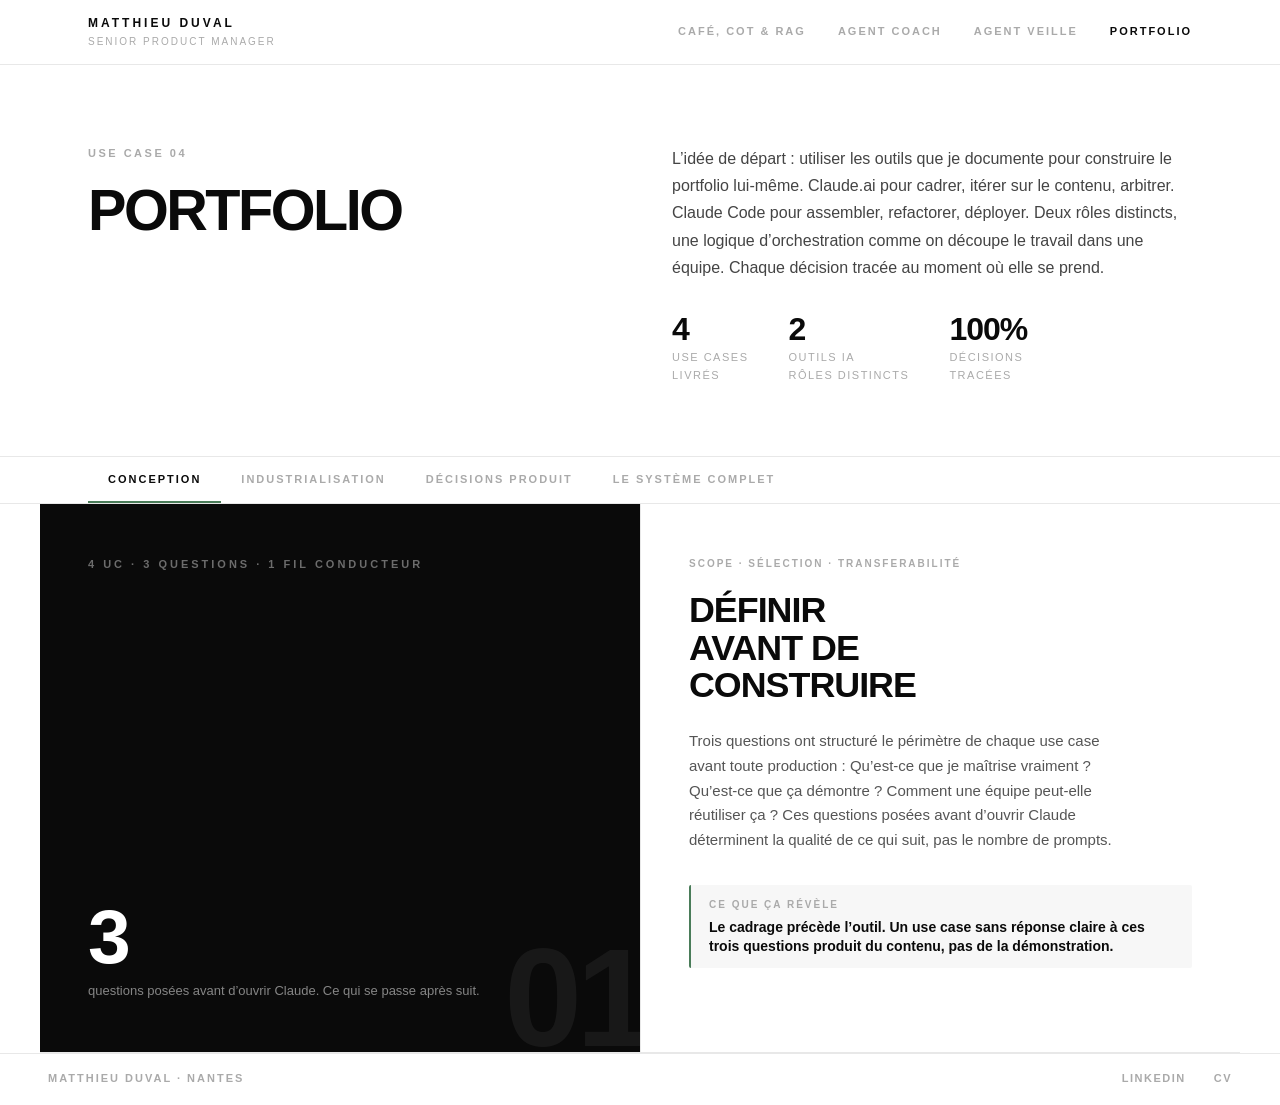
==== UC4/index.html @ 9a1aaf96 "feat: initial commit — portfolio IA complet (4 UC) 5 pages HTML, CSS centralisé, UC4 intégré. - inde" ====
<!DOCTYPE html>
<html lang="fr">
<head>
    <meta charset="UTF-8">
    <meta name="viewport" content="width=device-width, initial-scale=1.0">
    <title>Portfolio &mdash; Matthieu Duval</title>
    <link href="https://api.fontshare.com/v2/css?f[]=satoshi@400,500,600,700,800,900&display=swap" rel="stylesheet">
    <link rel="stylesheet" href="../styles.css">
</head>
<body>

<nav>
    <div class="nav-inner">
        <a href="../index.html" class="nav-brand">
            <div class="nav-brand-name">Matthieu Duval</div>
            <div class="nav-brand-title">Senior Product Manager</div>
        </a>
        <div class="nav-links">
            <a href="../cafe-cot-rag.html">CAF&Eacute;, CoT &amp; RAG</a>
            <a href="../agent-coach.html">Agent Coach</a>
            <a href="../agent-veille.html">Agent Veille</a>
            <a href="index.html" class="active">Portfolio</a>
        </div>
    </div>
</nav>

<section class="hero">
    <div class="hero-left">
        <div class="hero-eyebrow">Use case 04</div>
        <h1>Portfolio</h1>
    </div>
    <div class="hero-right">
        <p class="hero-pitch">L&rsquo;id&eacute;e de d&eacute;part&nbsp;: utiliser les outils que je documente pour construire le portfolio lui-m&ecirc;me. Claude.ai pour cadrer, it&eacute;rer sur le contenu, arbitrer. Claude Code pour assembler, refactorer, d&eacute;ployer. Deux r&ocirc;les distincts, une logique d&rsquo;orchestration comme on d&eacute;coupe le travail dans une &eacute;quipe. Chaque d&eacute;cision trac&eacute;e au moment o&ugrave; elle se prend.</p>
        <div class="hero-stats">
            <div class="hero-stat">
                <div class="hero-stat-num">4</div>
                <div class="hero-stat-label">Use cases<br>livr&eacute;s</div>
            </div>
            <div class="hero-stat">
                <div class="hero-stat-num">2</div>
                <div class="hero-stat-label">Outils IA<br>r&ocirc;les distincts</div>
            </div>
            <div class="hero-stat">
                <div class="hero-stat-num">100%</div>
                <div class="hero-stat-label">D&eacute;cisions<br>trac&eacute;es</div>
            </div>
        </div>
    </div>
</section>

<div class="tabs">
    <div class="tabs-inner">
        <button class="tab active" data-target="case-0">Conception</button>
        <button class="tab" data-target="case-1">Industrialisation</button>
        <button class="tab" data-target="case-2">D&eacute;cisions produit</button>
        <button class="tab" data-target="case-3">Le syst&egrave;me complet</button>
    </div>
</div>

<div class="cases">

    <!-- TAB 1 : Conception -->
    <div class="case active" id="case-0">
        <div class="case-visual">
            <div class="case-method">4 UC &middot; 3 questions &middot; 1 fil conducteur</div>
            <div class="case-impact-block">
                <div class="case-impact-num">3</div>
                <div class="case-impact-label">questions pos&eacute;es avant d&rsquo;ouvrir Claude. Ce qui se passe apr&egrave;s suit.</div>
            </div>
            <div class="case-visual-num">01</div>
        </div>
        <div class="case-content">
            <div>
                <div class="case-tag">Scope &middot; S&eacute;lection &middot; Transferabilit&eacute;</div>
                <h2 class="case-title">D&eacute;finir<br>avant de<br>construire</h2>
                <p class="case-desc">Trois questions ont structur&eacute; le p&eacute;rim&egrave;tre de chaque use case avant toute production&nbsp;: Qu&rsquo;est-ce que je ma&icirc;trise vraiment&nbsp;? Qu&rsquo;est-ce que &ccedil;a d&eacute;montre&nbsp;? Comment une &eacute;quipe peut-elle r&eacute;utiliser &ccedil;a&nbsp;? Ces questions pos&eacute;es avant d&rsquo;ouvrir Claude d&eacute;terminent la qualit&eacute; de ce qui suit, pas le nombre de prompts.</p>
                <div class="case-learning">
                    <div class="case-learning-label">Ce que &ccedil;a r&eacute;v&egrave;le</div>
                    <div class="case-learning-text">Le cadrage pr&eacute;c&egrave;de l&rsquo;outil. Un use case sans r&eacute;ponse claire &agrave; ces trois questions produit du contenu, pas de la d&eacute;monstration.</div>
                </div>
            </div>
        </div>
    </div>

    <!-- TAB 2 : Industrialisation -->
    <div class="case" id="case-1">
        <div class="case-visual">
            <div class="case-method">Claude Code &middot; CSS centralis&eacute; &middot; Design system &middot; Tabs</div>
            <div class="case-impact-block">
                <div class="case-impact-num">1</div>
                <div class="case-impact-label">fichier CSS pour 3 pages, rempla&ccedil;ant &sim;720 lignes inline dupliqu&eacute;es</div>
            </div>
            <div class="case-visual-num">02</div>
        </div>
        <div class="case-content">
            <div>
                <div class="case-tag">Claude.ai &middot; Claude Code &middot; R&eacute;partition des r&ocirc;les</div>
                <h2 class="case-title">Le bon outil<br>pour la<br>bonne t&acirc;che</h2>
                <p class="case-desc">Claude.ai pour le jugement&nbsp;: cadrer, choisir, arbitrer. Claude Code pour l&rsquo;ex&eacute;cution&nbsp;: int&eacute;grer, harmoniser, d&eacute;ployer. La r&egrave;gle appliqu&eacute;e&nbsp;: t&acirc;che de d&eacute;cision &rarr; Claude.ai, t&acirc;che d&rsquo;impl&eacute;mentation &rarr; Claude Code. Confondre les deux, c&rsquo;est obtenir des r&eacute;ponses techniques &agrave; des questions &eacute;ditoriales.</p>
                <div class="build-steps">
                    <div class="build-step">
                        <div class="build-step-tool green">Claude.ai</div>
                        <div class="build-step-body">
                            <div class="build-step-title">Cadrage</div>
                            <div class="build-step-desc">D&eacute;finir le scope des UC, arbitrer la DA, valider chaque &eacute;tape &eacute;ditoriale. Les d&eacute;cisions restent humaines.</div>
                        </div>
                    </div>
                    <div class="build-step">
                        <div class="build-step-tool green">Claude.ai</div>
                        <div class="build-step-body">
                            <div class="build-step-title">Validation</div>
                            <div class="build-step-desc">Relecture de chaque contenu, correction des marqueurs IA, arbitrage des formulations. L&rsquo;&oelig;il critique avant livraison.</div>
                        </div>
                    </div>
                    <div class="build-step">
                        <div class="build-step-tool">Claude Code</div>
                        <div class="build-step-body">
                            <div class="build-step-title">Assemblage</div>
                            <div class="build-step-desc">Centralisation CSS (~720 lignes inline &rarr; 1 fichier), migration design system, int&eacute;gration des UC, coh&eacute;rence cross-pages.</div>
                        </div>
                    </div>
                    <div class="build-step">
                        <div class="build-step-tool">Claude Code</div>
                        <div class="build-step-body">
                            <div class="build-step-title">D&eacute;ploiement</div>
                            <div class="build-step-desc">Build Netlify, v&eacute;rification des liens, tests cross-device, maintenance continue. L&rsquo;ex&eacute;cution sans friction.</div>
                        </div>
                    </div>
                </div>
                <div class="case-learning">
                    <div class="case-learning-label">Ce que &ccedil;a r&eacute;v&egrave;le</div>
                    <div class="case-learning-text">Utiliser deux outils IA sans d&eacute;finir leurs r&ocirc;les, c&rsquo;est comme travailler avec deux PO sur le m&ecirc;me backlog. La r&eacute;partition des r&ocirc;les pr&eacute;c&egrave;de l&rsquo;ex&eacute;cution.</div>
                </div>
            </div>
        </div>
    </div>

    <!-- TAB 3 : Décisions produit -->
    <div class="case" id="case-2">
        <div class="case-visual">
            <div class="case-method">Arbitrages &middot; Pivots &middot; Preuves de d&eacute;cision PM</div>
            <div class="case-impact-block">
                <div class="case-impact-num">3</div>
                <div class="case-impact-label">d&eacute;cisions structurantes, avec rejet explicit&eacute; et cons&eacute;quence concr&egrave;te</div>
            </div>
            <div class="case-visual-num">03</div>
        </div>
        <div class="case-content">
            <div>
                <div class="case-tag">DA &middot; Architecture &middot; Design system</div>
                <h2 class="case-title">Ce qui<br>a &eacute;t&eacute;<br>arbitr&eacute;</h2>
                <div class="decisions-list">
                    <div class="decision-item">
                        <div class="decision-num">01</div>
                        <div class="decision-body">
                            <div class="decision-vs">
                                <span class="decision-option chosen">4 UC cibl&eacute;s</span>
                                <span class="decision-sep">vs</span>
                                <span class="decision-option rejected">Couvrir plus de terrain</span>
                            </div>
                            <div class="decision-why">Chaque UC suppl&eacute;mentaire sans usage r&eacute;el dilue la cr&eacute;dibilit&eacute;. Les 4 UC retenus correspondent chacun &agrave; une pratique effective&nbsp;: m&eacute;thodes utilis&eacute;es quotidiennement, agent actif sur chaque candidature, veille publi&eacute;e chaque lundi, portfolio construit avec les outils qu&rsquo;il documente.</div>
                            <div class="decision-consequence"><strong>Sans ce choix&nbsp;:</strong> un portfolio plus large mais moins cr&eacute;dible&nbsp;: des cas d&rsquo;usage sans trace d&rsquo;usage r&eacute;el.</div>
                        </div>
                    </div>
                    <div class="decision-item">
                        <div class="decision-num">02</div>
                        <div class="decision-body">
                            <div class="decision-vs">
                                <span class="decision-option chosen">Tabs (1 case &agrave; la fois)</span>
                                <span class="decision-sep">vs</span>
                                <span class="decision-option rejected">Scroll vertical (tout visible)</span>
                            </div>
                            <div class="decision-why">Les tabs forcent la lecture s&eacute;quentielle&nbsp;: le recruteur lit un case study complet avant de passer au suivant. Le scroll permettait de voir les 4 cases d&rsquo;un coup, mais &ccedil;a invite &agrave; survoler plut&ocirc;t qu&rsquo;&agrave; lire. D&eacute;cision d&rsquo;architecture de l&rsquo;information, pas de UI.</div>
                            <div class="decision-consequence"><strong>Sans ce choix&nbsp;:</strong> une page trop longue o&ugrave; chaque case study est survol&eacute; plut&ocirc;t que lu.</div>
                        </div>
                    </div>
                    <div class="decision-item">
                        <div class="decision-num">03</div>
                        <div class="decision-body">
                            <div class="decision-vs">
                                <span class="decision-option chosen">styles.css centralis&eacute;</span>
                                <span class="decision-sep">vs</span>
                                <span class="decision-option rejected">CSS inline dupliqu&eacute; &times;3</span>
                            </div>
                            <div class="decision-why">Une seule source de v&eacute;rit&eacute; pr&eacute;vient les divergences, comme un backlog unifi&eacute; &eacute;vite les priorit&eacute;s contradictoires. 3 fichiers HTML avec chacun ~240 lignes de CSS inline signifiait 3 interventions manuelles &agrave; chaque modification de palette ou de typo.</div>
                            <div class="decision-consequence"><strong>Sans ce choix&nbsp;:</strong> des incoh&eacute;rences visuelles accumul&eacute;es &agrave; mesure que le portfolio grandit, impossibles &agrave; rattraper sans tout reprendre.</div>
                        </div>
                    </div>
                </div>
                <div class="case-learning">
                    <div class="case-learning-label">Ce que &ccedil;a r&eacute;v&egrave;le</div>
                    <div class="case-learning-text">Documenter ce qu&rsquo;on n&rsquo;a pas fait, et expliquer pourquoi, est aussi utile que documenter ce qu&rsquo;on a livr&eacute;. Un choix sans rejet explicit&eacute;, c&rsquo;est une pr&eacute;f&eacute;rence, pas une d&eacute;cision.</div>
                </div>
            </div>
        </div>
    </div>

    <!-- TAB 4 : Le système complet -->
    <div class="case" id="case-3">
        <div class="case-visual">
            <div class="case-method">4 UC &middot; 1 fil conducteur &middot; Pratique r&eacute;elle &agrave; chaque &eacute;tape</div>
            <div class="case-impact-block">
                <div class="case-impact-num">4</div>
                <div class="case-impact-label">use cases qui se lisent ensemble, chacun d&eacute;montrant une couche diff&eacute;rente de la ma&icirc;trise IA</div>
            </div>
            <div class="case-visual-num">04</div>
        </div>
        <div class="case-content">
            <div>
                <div class="case-tag">Vue d&rsquo;ensemble &middot; Coh&eacute;rence &middot; Progression</div>
                <h2 class="case-title">Un syst&egrave;me,<br>pas<br>une liste</h2>
                <p class="case-desc">Les 4 UC suivent une progression&nbsp;: m&eacute;thodes de base, agent de pr&eacute;paration, automatisation, et le portfolio comme preuve finale. Chaque couche s&rsquo;appuie sur la pr&eacute;c&eacute;dente. UC2 utilise les m&eacute;thodes d&rsquo;UC1. UC3 a &eacute;t&eacute; construit avec l&rsquo;Agent Coach d&rsquo;UC2. UC4 documente tout en temps r&eacute;el avec les m&ecirc;mes outils.</p>
                <div class="workflow-steps">
                    <div class="workflow-step">
                        <span class="workflow-num">UC1</span>
                        <span class="workflow-text">Structurer un prompt, tester sur de vrais documents, mesurer les &eacute;carts entre mod&egrave;les.</span>
                    </div>
                    <div class="workflow-step">
                        <span class="workflow-num">UC2</span>
                        <span class="workflow-text">Concevoir un agent A&ndash;Z&nbsp;: architecture, RAG, modes distincts, usage terrain sur chaque candidature.</span>
                    </div>
                    <div class="workflow-step">
                        <span class="workflow-num">UC3</span>
                        <span class="workflow-text">Automatiser avec Python et APIs brutes, sans no-code. Agent fonctionnel en une journ&eacute;e.</span>
                    </div>
                    <div class="workflow-step">
                        <span class="workflow-num">UC4</span>
                        <span class="workflow-text">Orchestrer deux outils IA sur un livrable complet, documenter chaque d&eacute;cision en temps r&eacute;el.</span>
                    </div>
                </div>
                <div class="case-learning">
                    <div class="case-learning-label">Ce que &ccedil;a r&eacute;v&egrave;le</div>
                    <div class="case-learning-text">La progression n&rsquo;&eacute;tait pas planifi&eacute;e d&egrave;s le d&eacute;part. Elle s&rsquo;est r&eacute;v&eacute;l&eacute;e en construisant. C&rsquo;est souvent comme &ccedil;a que fonctionnent les bons syst&egrave;mes produit.</div>
                </div>
            </div>
        </div>
    </div>

</div>

<footer>
    <a href="../index.html" class="footer-left">Matthieu Duval &middot; Nantes</a>
    <div class="footer-right">
        <a href="https://www.linkedin.com/in/matthieu-duval-pm/" target="_blank">LinkedIn</a>
        <a href="../CV_MATTHIEU_DUVAL_Fevrier_2026.pdf" target="_blank">CV</a>
    </div>
</footer>

<button class="scroll-top" id="scrollTop" aria-label="Retour en haut">&uarr;</button>

<script>
    (function() {
        var btn = document.getElementById('scrollTop');
        window.addEventListener('scroll', function() {
            btn.classList.toggle('visible', window.scrollY > 400);
        });
        btn.addEventListener('click', function() {
            window.scrollTo({ top: 0, behavior: 'smooth' });
        });
        var tabs = document.querySelectorAll('.tab');
        var cases = document.querySelectorAll('.case');
        tabs.forEach(function(tab) {
            tab.addEventListener('click', function() {
                tabs.forEach(function(t) { t.classList.remove('active'); });
                cases.forEach(function(c) { c.classList.remove('active'); });
                tab.classList.add('active');
                document.getElementById(tab.dataset.target).classList.add('active');
            });
        });
    })();
</script>

</body>
</html>
---- styles.css ----
/* ══════════════════════════════════════════════
   RESET & BASE
   ══════════════════════════════════════════════ */

*, *::before, *::after { margin: 0; padding: 0; box-sizing: border-box; }
html { scroll-behavior: smooth; }
body { font-family: 'Satoshi', sans-serif; color: #0A0A0A; background: #FFFFFF; font-size: 15px; line-height: 1.6; }

/* ══════════════════════════════════════════════
   NAV
   ══════════════════════════════════════════════ */

nav { position: sticky; top: 0; z-index: 10; background: #FFFFFF; border-bottom: 1px solid #E8E8E8; }
.nav-inner { max-width: 1200px; margin: 0 auto; padding: 0 48px; display: flex; align-items: center; justify-content: space-between; height: 64px; }
.nav-brand { text-decoration: none; color: #0A0A0A; }
.nav-brand-name { font-size: 12px; font-weight: 800; letter-spacing: 3px; text-transform: uppercase; }
.nav-brand-title { font-size: 10px; color: #AAAAAA; letter-spacing: 2px; text-transform: uppercase; margin-top: 1px; }
.nav-links { display: flex; gap: 32px; }
.nav-links a { font-size: 11px; font-weight: 600; letter-spacing: 2px; text-transform: uppercase; text-decoration: none; color: #AAAAAA; transition: color 0.15s; }
.nav-links a:hover, .nav-links a.active { color: #0A0A0A; }

/* ══════════════════════════════════════════════
   HERO (commun UC1/UC2)
   ══════════════════════════════════════════════ */

.hero { max-width: 1200px; margin: 0 auto; padding: 80px 48px 72px; display: grid; grid-template-columns: 1fr 1fr; gap: 64px; align-items: start; }
.hero-eyebrow { font-size: 11px; font-weight: 600; letter-spacing: 2.5px; text-transform: uppercase; color: #AAAAAA; margin-bottom: 20px; }
.hero h1 { font-size: clamp(44px, 4.5vw, 68px); font-weight: 900; letter-spacing: -2.5px; text-transform: uppercase; line-height: 0.95; }
.hero-accroche { font-size: 17px; line-height: 1.65; color: #444444; margin-bottom: 32px; }
.hero-stats { display: flex; gap: 40px; margin-top: 32px; }
.hero-stat-num { font-size: 32px; font-weight: 900; letter-spacing: -1px; color: #0A0A0A; line-height: 1; }
.hero-stat-label { font-size: 11px; color: #AAAAAA; letter-spacing: 1.5px; text-transform: uppercase; margin-top: 4px; }

/* ══════════════════════════════════════════════
   HERO INDEX (specifique index.html)
   ══════════════════════════════════════════════ */

.page { display: flex; flex-direction: column; min-height: 100vh; }
.page nav { position: static; }
.page .hero { max-width: 1200px; margin: 0 auto; padding: 80px 48px; gap: 80px; align-items: start; flex: 1; }
.page .hero-eyebrow { margin-bottom: 8px; }
.page .hero h1 { font-size: clamp(24px, 2.6vw, 40px); letter-spacing: -1.5px; line-height: 1.1; margin-bottom: 32px; }
.hero-divider { width: 32px; height: 2px; background: #4A7C59; margin-bottom: 28px; }
.hero-pitch { font-size: 16px; line-height: 1.7; color: #444444; margin-bottom: 0; }
.hero-pitch + .hero-pitch { margin-top: 14px; }
.hero-pitch a { color: #0A0A0A; font-weight: 700; text-decoration: underline; text-underline-offset: 3px; }
.hero-ctas { display: flex; gap: 20px; margin-top: 36px; }
.hero-cta { font-size: 11px; font-weight: 700; letter-spacing: 2px; text-transform: uppercase; text-decoration: none; color: #0A0A0A; border-bottom: 1px solid #0A0A0A; padding-bottom: 2px; transition: opacity 0.15s; }
.hero-cta:hover { opacity: 0.4; }

/* ══════════════════════════════════════════════
   UC GRID (INDEX)
   ══════════════════════════════════════════════ */

.uc-label-top { font-size: 11px; font-weight: 600; letter-spacing: 2.5px; text-transform: uppercase; color: #AAAAAA; margin-bottom: 20px; display: block; }
.uc-grid { display: grid; grid-template-columns: 1fr 1fr; gap: 1px; background: #E8E8E8; border: 1px solid #E8E8E8; }
.uc-card { background: #FFFFFF; padding: 28px 24px; text-decoration: none; color: #0A0A0A; display: flex; flex-direction: column; gap: 10px; transition: background 0.15s; }
.uc-card:hover { background: #F7F7F7; }
.uc-card-top { display: flex; align-items: center; justify-content: space-between; }
.uc-number { font-size: 11px; font-weight: 800; letter-spacing: 2px; color: #AAAAAA; }
.uc-tag { font-size: 10px; font-weight: 700; letter-spacing: 1.5px; text-transform: uppercase; color: #4A7C59; background: rgba(74,124,89,0.08); padding: 3px 8px; border-radius: 2px; }
.uc-title { font-size: 16px; font-weight: 800; letter-spacing: -0.3px; }
.uc-desc { font-size: 13px; color: #777777; line-height: 1.5; flex: 1; }
.uc-arrow { font-size: 11px; font-weight: 700; letter-spacing: 1.5px; color: #AAAAAA; align-self: flex-end; margin-top: 4px; }

/* ══════════════════════════════════════════════
   TABS
   ══════════════════════════════════════════════ */

.tabs { position: sticky; top: 64px; z-index: 9; background: #FFFFFF; border-top: 1px solid #E8E8E8; border-bottom: 1px solid #E8E8E8; }
.tabs-inner { max-width: 1200px; margin: 0 auto; padding: 0 48px; display: flex; }
.tab { font-family: 'Satoshi', sans-serif; font-size: 11px; font-weight: 700; letter-spacing: 2px; text-transform: uppercase; color: #AAAAAA; background: transparent; border: none; border-bottom: 2px solid transparent; padding: 16px 20px; cursor: pointer; transition: color 0.15s, border-color 0.15s; }
.tab:hover { color: #0A0A0A; }
.tab.active { color: #0A0A0A; border-bottom: 2px solid #4A7C59; }

/* ══════════════════════════════════════════════
   CASE STUDIES (commun UC1/UC2)
   ══════════════════════════════════════════════ */

.cases { max-width: 1200px; margin: 0 auto; }
.case { display: none; grid-template-columns: 1fr 1fr; min-height: 480px; border-bottom: 1px solid #E8E8E8; }
.case.active { display: grid; }
.case:last-child { border-bottom: none; }
.case:nth-child(even) .case-visual { order: 2; }
.case:nth-child(even) .case-content { order: 1; }

.case-visual { background: #0A0A0A; display: flex; flex-direction: column; justify-content: space-between; padding: 52px 48px; position: relative; overflow: hidden; }
.case-visual-num { font-size: 140px; font-weight: 900; color: rgba(255,255,255,0.06); line-height: 1; position: absolute; bottom: -16px; right: -8px; letter-spacing: -6px; user-select: none; }
.case-method { font-size: 11px; font-weight: 700; letter-spacing: 3px; text-transform: uppercase; color: rgba(255,255,255,0.4); }
.case-impact-block { position: relative; z-index: 1; }
.case-impact-num { font-size: clamp(56px, 6vw, 88px); font-weight: 900; letter-spacing: -3px; color: #FFFFFF; line-height: 1; }
.case-impact-label { font-size: 13px; color: rgba(255,255,255,0.5); margin-top: 8px; line-height: 1.3; }

.case-content { padding: 52px 48px; display: flex; flex-direction: column; justify-content: space-between; border-left: 1px solid #E8E8E8; }
.case:nth-child(even) .case-content { border-left: none; border-right: 1px solid #E8E8E8; }
.case-content-top { display: flex; flex-direction: column; }
.case-tag { font-size: 10px; font-weight: 700; letter-spacing: 2px; text-transform: uppercase; color: #AAAAAA; margin-bottom: 20px; }
.case-title { font-size: clamp(28px, 2.8vw, 40px); font-weight: 900; letter-spacing: -1px; text-transform: uppercase; line-height: 1.05; margin-bottom: 24px; }
.case-desc { font-size: 15px; color: #555555; line-height: 1.65; max-width: 440px; margin-bottom: 32px; }

/* ══════════════════════════════════════════════
   CASE LEARNING
   ══════════════════════════════════════════════ */

.case-learning { border-left: 2px solid #4A7C59; padding: 12px 18px; background: #F7F7F7; margin-bottom: 32px; border-radius: 2px; }
.case-learning-label { font-size: 10px; font-weight: 700; letter-spacing: 2px; text-transform: uppercase; color: #AAAAAA; margin-bottom: 5px; }
.case-learning-text { font-size: 14px; font-weight: 700; color: #0A0A0A; line-height: 1.35; }

/* ══════════════════════════════════════════════
   CASE LINK
   ══════════════════════════════════════════════ */

.case-link { display: inline-flex; align-items: center; gap: 10px; font-size: 11px; font-weight: 700; letter-spacing: 2px; text-transform: uppercase; color: #0A0A0A; text-decoration: none; border-bottom: 1px solid #0A0A0A; padding-bottom: 2px; transition: opacity 0.15s; align-self: flex-start; margin-top: auto; }
.case-link:hover { opacity: 0.4; }

/* ══════════════════════════════════════════════
   UC3 — SECTIONS GRID (Objectifs)
   ══════════════════════════════════════════════ */

.sections-grid { display: grid; grid-template-columns: 1fr 1fr; gap: 1px; background: #E8E8E8; border: 1px solid #E8E8E8; margin-bottom: 28px; }
.section-item { background: #FFFFFF; padding: 16px 20px; display: flex; gap: 14px; align-items: flex-start; transition: background 0.15s; }
.section-item:hover { background: #F7F7F7; }
.section-rank { font-size: 10px; font-weight: 800; letter-spacing: 2px; color: #4A7C59; padding-top: 2px; flex-shrink: 0; }
.section-name { font-size: 12px; font-weight: 700; letter-spacing: 0.5px; text-transform: uppercase; color: #0A0A0A; margin-bottom: 4px; }
.section-desc { font-size: 13px; color: #888888; line-height: 1.5; }

/* ══════════════════════════════════════════════
   UC3 — BUILD STEPS (Construction)
   ══════════════════════════════════════════════ */

.build-steps { display: flex; flex-direction: column; gap: 1px; background: #E8E8E8; border: 1px solid #E8E8E8; margin-bottom: 28px; }
.build-step { background: #FFFFFF; padding: 18px 20px; display: flex; gap: 20px; align-items: flex-start; transition: background 0.15s; }
.build-step:hover { background: #F7F7F7; }
.build-step-tool { font-size: 10px; font-weight: 800; letter-spacing: 1.5px; text-transform: uppercase; color: #FFFFFF; background: #0A0A0A; padding: 4px 10px; border-radius: 2px; flex-shrink: 0; margin-top: 2px; white-space: nowrap; }
.build-step-tool.green { background: #4A7C59; }
.build-step-body { flex: 1; }
.build-step-title { font-size: 13px; font-weight: 700; color: #0A0A0A; margin-bottom: 3px; }
.build-step-desc { font-size: 13px; color: #888888; line-height: 1.5; }

/* ══════════════════════════════════════════════
   UC3 — WORKFLOW STEPS (Construction)
   ══════════════════════════════════════════════ */

.workflow-steps { display: flex; flex-direction: column; gap: 1px; background: #E8E8E8; border: 1px solid #E8E8E8; margin-top: 28px; margin-bottom: 28px; }
.workflow-step { background: #FFFFFF; padding: 14px 20px; display: flex; gap: 16px; align-items: center; transition: background 0.15s; }
.workflow-step:hover { background: #F7F7F7; }
.workflow-num { font-size: 10px; font-weight: 800; letter-spacing: 2px; color: #4A7C59; flex-shrink: 0; min-width: 24px; }
.workflow-text { font-size: 13px; color: #444444; line-height: 1.5; }
.workflow-text strong { color: #0A0A0A; font-weight: 700; }

/* ══════════════════════════════════════════════
   UC3 — DECISIONS (Décisions produit)
   ══════════════════════════════════════════════ */

.decisions-list { display: flex; flex-direction: column; gap: 1px; background: #E8E8E8; border: 1px solid #E8E8E8; margin-bottom: 28px; }
.decision-item { background: #FFFFFF; padding: 20px; display: flex; gap: 20px; align-items: flex-start; transition: background 0.15s; }
.decision-item:hover { background: #F7F7F7; }
.decision-num { font-size: 10px; font-weight: 800; letter-spacing: 2px; color: #AAAAAA; padding-top: 3px; flex-shrink: 0; min-width: 20px; }
.decision-body { flex: 1; }
.decision-vs { display: flex; gap: 10px; align-items: center; margin-bottom: 10px; flex-wrap: wrap; }
.decision-option { font-size: 11px; font-weight: 700; letter-spacing: 1px; text-transform: uppercase; padding: 3px 10px; border-radius: 2px; }
.decision-option.chosen { background: #0A0A0A; color: #FFFFFF; }
.decision-option.rejected { background: #F0F0F0; color: #AAAAAA; text-decoration: line-through; }
.decision-sep { font-size: 11px; color: #CCCCCC; font-weight: 700; }
.decision-why { font-size: 13px; color: #555555; line-height: 1.6; margin-bottom: 8px; }
.decision-consequence { font-size: 12px; color: #888888; line-height: 1.5; font-style: italic; border-top: 1px solid #F0F0F0; padding-top: 8px; margin-top: 4px; }
.decision-consequence strong { color: #0A0A0A; font-style: normal; font-weight: 700; }

/* ══════════════════════════════════════════════
   UC3 — PROMPT VERSIONS (System prompt)
   ══════════════════════════════════════════════ */

.prompt-versions { display: flex; gap: 1px; background: #E8E8E8; border: 1px solid #E8E8E8; margin-bottom: 28px; }
.prompt-version { background: #FFFFFF; padding: 20px; flex: 1; transition: background 0.15s; }
.prompt-version:hover { background: #F7F7F7; }
.prompt-v-label { font-size: 10px; font-weight: 800; letter-spacing: 2px; text-transform: uppercase; color: #AAAAAA; margin-bottom: 8px; }
.prompt-v-num { font-size: 28px; font-weight: 900; letter-spacing: -1px; color: #0A0A0A; line-height: 1; margin-bottom: 8px; }
.prompt-v-num.active-v { color: #4A7C59; }
.prompt-v-desc { font-size: 13px; color: #888888; line-height: 1.5; }

/* ══════════════════════════════════════════════
   MODES GRID (UC2 — 6 modes)
   ══════════════════════════════════════════════ */

.modes-grid { display: grid; grid-template-columns: 1fr 1fr; gap: 1px; background: #E8E8E8; border: 1px solid #E8E8E8; margin-bottom: 32px; }
.mode-item { background: #FFFFFF; padding: 18px 20px; display: flex; gap: 14px; align-items: flex-start; transition: background 0.15s; }
.mode-item:hover { background: #F7F7F7; }
.mode-num { font-size: 10px; font-weight: 800; letter-spacing: 2px; color: #4A7C59; padding-top: 2px; flex-shrink: 0; }
.mode-name { font-size: 12px; font-weight: 700; letter-spacing: 1px; text-transform: uppercase; color: #0A0A0A; margin-bottom: 4px; }
.mode-desc { font-size: 13px; color: #888888; line-height: 1.5; }

/* ══════════════════════════════════════════════
   FOOTER
   ══════════════════════════════════════════════ */

footer { border-top: 1px solid #E8E8E8; height: 52px; padding: 0 48px; display: flex; align-items: center; justify-content: space-between; }
.footer-left { font-size: 11px; font-weight: 600; letter-spacing: 2px; text-transform: uppercase; color: #AAAAAA; text-decoration: none; transition: color 0.15s; }
.footer-left:hover { color: #0A0A0A; }
.footer-right { display: flex; gap: 28px; }
.footer-right a { font-size: 11px; font-weight: 600; letter-spacing: 1.5px; text-transform: uppercase; color: #AAAAAA; text-decoration: none; transition: color 0.15s; }
.footer-right a:hover { color: #0A0A0A; }

/* ══════════════════════════════════════════════
   SCROLL TOP
   ══════════════════════════════════════════════ */

.scroll-top { position: fixed; bottom: 32px; right: 32px; width: 44px; height: 44px; background: #0A0A0A; color: #FFFFFF; border: none; cursor: pointer; font-size: 16px; display: flex; align-items: center; justify-content: center; opacity: 0; visibility: hidden; transition: opacity 0.2s, visibility 0.2s; border-radius: 2px; }
.scroll-top.visible { opacity: 1; visibility: visible; }

/* ══════════════════════════════════════════════
   MOBILE
   ══════════════════════════════════════════════ */

@media (max-width: 768px) {
    .nav-inner { padding: 0 24px; }
    .nav-links { display: none; }

    /* Hero UC */
    .hero { grid-template-columns: 1fr; padding: 48px 24px 40px; gap: 32px; }
    .hero-stats { gap: 24px; }

    /* Hero index */
    .page .hero { padding: 48px 24px; gap: 48px; }
    .uc-grid { grid-template-columns: 1fr; }

    /* Tabs */
    .tabs-inner { padding: 0 24px; overflow-x: auto; }
    .tab { padding: 14px 16px; white-space: nowrap; }

    /* Cases */
    .case { grid-template-columns: 1fr; min-height: auto; }
    .case:nth-child(even) .case-visual { order: 1; }
    .case:nth-child(even) .case-content { order: 2; }
    .case-visual { min-height: 280px; padding: 36px 24px; }
    .case-visual-num { font-size: 96px; }
    .case-content { padding: 36px 24px; border-left: none !important; border-right: none !important; }

    /* UC3 grids */
    .sections-grid { grid-template-columns: 1fr; }
    .prompt-versions { flex-direction: column; }

    /* Modes grid */
    .modes-grid { grid-template-columns: 1fr; }

    /* Footer */
    footer { height: auto; padding: 20px 24px; flex-direction: column; gap: 12px; }
}
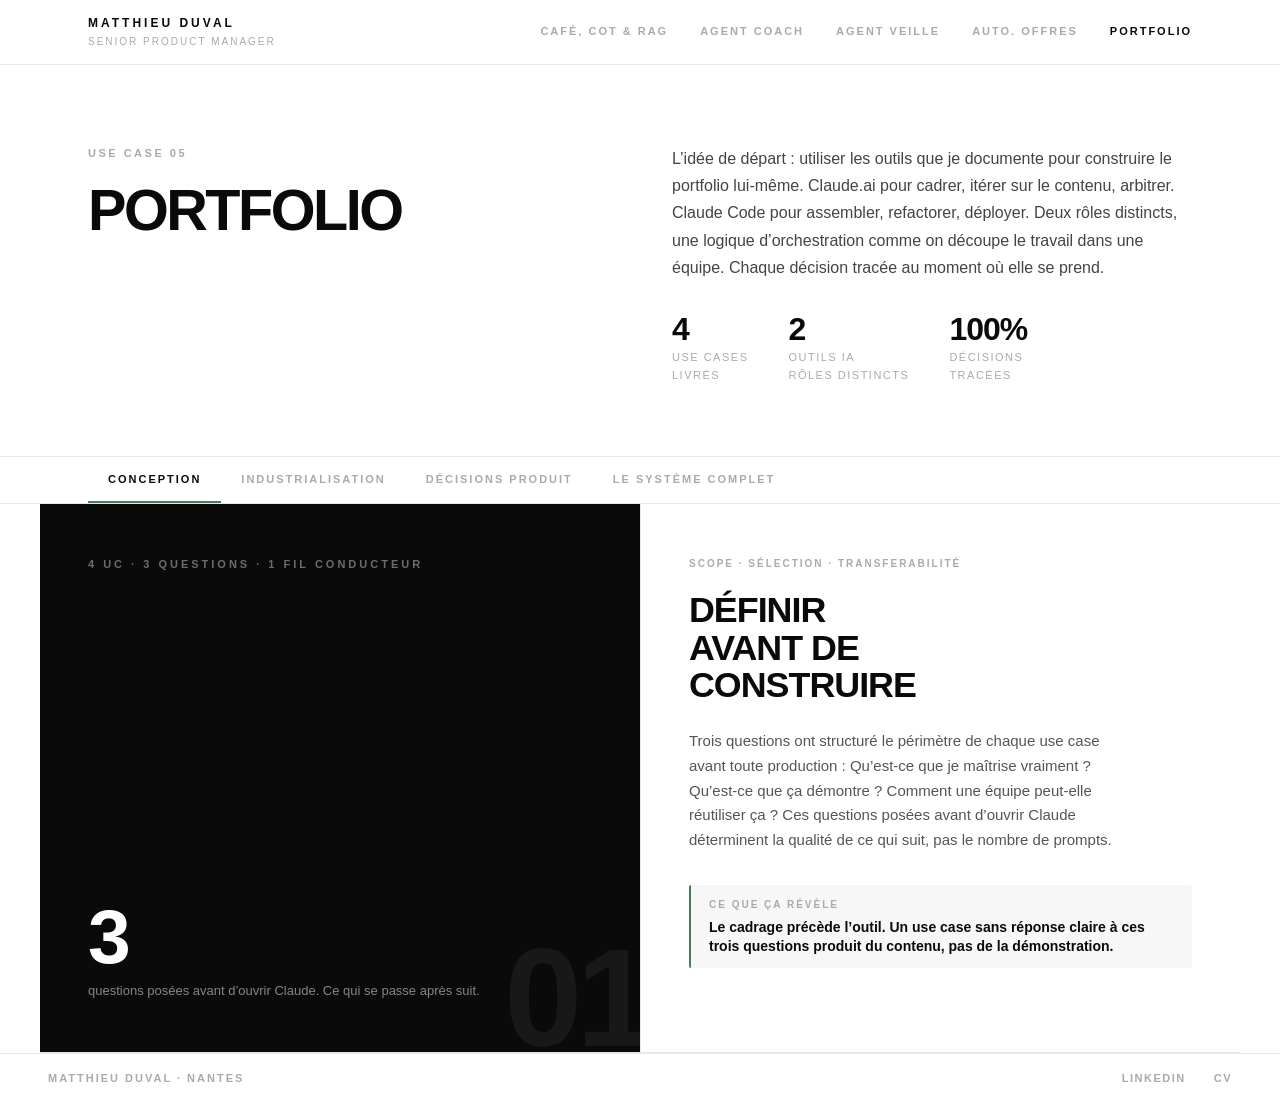
==== commit 0f3726ec: "Add UC4 pipeline-offres page, renumber UC4→UC5 portfolio, update all navs - New page: pipeline-offre" ====
--- a/UC4/index.html
+++ b/UC4/index.html
@@ -19,14 +19,36 @@
             <a href="../cafe-cot-rag.html">CAF&Eacute;, CoT &amp; RAG</a>
             <a href="../agent-coach.html">Agent Coach</a>
             <a href="../agent-veille.html">Agent Veille</a>
+            <a href="../pipeline-offres.html">Auto. Offres</a>
             <a href="index.html" class="active">Portfolio</a>
         </div>
+        <button class="burger" id="burgerBtn" aria-label="Menu">
+            <span class="burger-bar"></span>
+            <span class="burger-bar"></span>
+        </button>
     </div>
 </nav>
+
+<div class="mobile-nav" id="mobileNav">
+    <div class="mobile-nav-header">
+        <button class="mobile-nav-close" id="mobileNavClose" aria-label="Fermer">&times;</button>
+    </div>
+    <nav class="mobile-nav-links">
+        <a href="../cafe-cot-rag.html">CAF&Eacute;, CoT &amp; RAG</a>
+        <a href="../agent-coach.html">Agent Coach</a>
+        <a href="../agent-veille.html">Agent Veille</a>
+        <a href="../pipeline-offres.html">Auto. Offres</a>
+        <a href="index.html" class="active">Portfolio</a>
+    </nav>
+    <div class="mobile-nav-footer">
+        <a href="https://www.linkedin.com/in/matthieu-duval-pm/" target="_blank">LinkedIn</a>
+        <a href="../CV_MATTHIEU_DUVAL_Fevrier_2026.pdf" target="_blank">CV</a>
+    </div>
+</div>
 
 <section class="hero">
     <div class="hero-left">
-        <div class="hero-eyebrow">Use case 04</div>
+        <div class="hero-eyebrow">Use case 05</div>
         <h1>Portfolio</h1>
     </div>
     <div class="hero-right">
@@ -123,7 +145,7 @@
                         <div class="build-step-tool">Claude Code</div>
                         <div class="build-step-body">
                             <div class="build-step-title">D&eacute;ploiement</div>
-                            <div class="build-step-desc">Build Netlify, v&eacute;rification des liens, tests cross-device, maintenance continue. L&rsquo;ex&eacute;cution sans friction.</div>
+                            <div class="build-step-desc">Chaque modification est pouss&eacute;e sur GitHub, ce qui d&eacute;clenche automatiquement un nouveau build sur Netlify. Pas d&rsquo;op&eacute;ration manuelle&nbsp;: le site est &agrave; jour en 30 secondes. V&eacute;rification des liens et tests cross-device ensuite.</div>
                         </div>
                     </div>
                 </div>
@@ -267,6 +289,11 @@
                 document.getElementById(tab.dataset.target).classList.add('active');
             });
         });
+        var burger = document.getElementById('burgerBtn');
+        var mobileNav = document.getElementById('mobileNav');
+        var mobileClose = document.getElementById('mobileNavClose');
+        burger.addEventListener('click', function() { mobileNav.classList.add('open'); document.body.style.overflow = 'hidden'; });
+        mobileClose.addEventListener('click', function() { mobileNav.classList.remove('open'); document.body.style.overflow = ''; });
     })();
 </script>
 
--- a/styles.css
+++ b/styles.css
@@ -56,6 +56,7 @@
 .uc-grid { display: grid; grid-template-columns: 1fr 1fr; gap: 1px; background: #E8E8E8; border: 1px solid #E8E8E8; }
 .uc-card { background: #FFFFFF; padding: 28px 24px; text-decoration: none; color: #0A0A0A; display: flex; flex-direction: column; gap: 10px; transition: background 0.15s; }
 .uc-card:hover { background: #F7F7F7; }
+.uc-card-wide { grid-column: 1 / -1; }
 .uc-card-top { display: flex; align-items: center; justify-content: space-between; }
 .uc-number { font-size: 11px; font-weight: 800; letter-spacing: 2px; color: #AAAAAA; }
 .uc-tag { font-size: 10px; font-weight: 700; letter-spacing: 1.5px; text-transform: uppercase; color: #4A7C59; background: rgba(74,124,89,0.08); padding: 3px 8px; border-radius: 2px; }
@@ -208,12 +209,32 @@
 .scroll-top.visible { opacity: 1; visibility: visible; }
 
 /* ══════════════════════════════════════════════
+   BURGER / MOBILE NAV
+   ══════════════════════════════════════════════ */
+
+.burger { display: none; flex-direction: column; gap: 7px; cursor: pointer; background: none; border: none; padding: 4px; }
+.burger-bar { display: block; width: 22px; height: 1.5px; background: #0A0A0A; }
+
+.mobile-nav { position: fixed; inset: 0; background: #FFFFFF; z-index: 100; transform: translateX(100%); transition: transform 0.35s cubic-bezier(0.4, 0, 0.2, 1); display: flex; flex-direction: column; padding: 28px 24px; }
+.mobile-nav.open { transform: translateX(0); }
+.mobile-nav-header { display: flex; justify-content: flex-end; margin-bottom: 40px; }
+.mobile-nav-close { background: none; border: none; cursor: pointer; font-size: 32px; font-weight: 300; color: #0A0A0A; padding: 0; line-height: 1; }
+.mobile-nav-links { display: flex; flex-direction: column; }
+.mobile-nav-links a { font-size: 36px; font-weight: 900; letter-spacing: -1.5px; text-transform: uppercase; text-decoration: none; color: #CCCCCC; padding: 18px 0; border-bottom: 1px solid #E8E8E8; transition: color 0.15s; line-height: 1; }
+.mobile-nav-links a:first-child { border-top: 1px solid #E8E8E8; }
+.mobile-nav-links a:hover, .mobile-nav-links a.active { color: #0A0A0A; }
+.mobile-nav-footer { margin-top: auto; padding-top: 32px; display: flex; gap: 24px; }
+.mobile-nav-footer a { font-size: 11px; font-weight: 600; letter-spacing: 2px; text-transform: uppercase; color: #AAAAAA; text-decoration: none; transition: color 0.15s; }
+.mobile-nav-footer a:hover { color: #0A0A0A; }
+
+/* ══════════════════════════════════════════════
    MOBILE
    ══════════════════════════════════════════════ */
 
 @media (max-width: 768px) {
     .nav-inner { padding: 0 24px; }
     .nav-links { display: none; }
+    .burger { display: flex; }
 
     /* Hero UC */
     .hero { grid-template-columns: 1fr; padding: 48px 24px 40px; gap: 32px; }
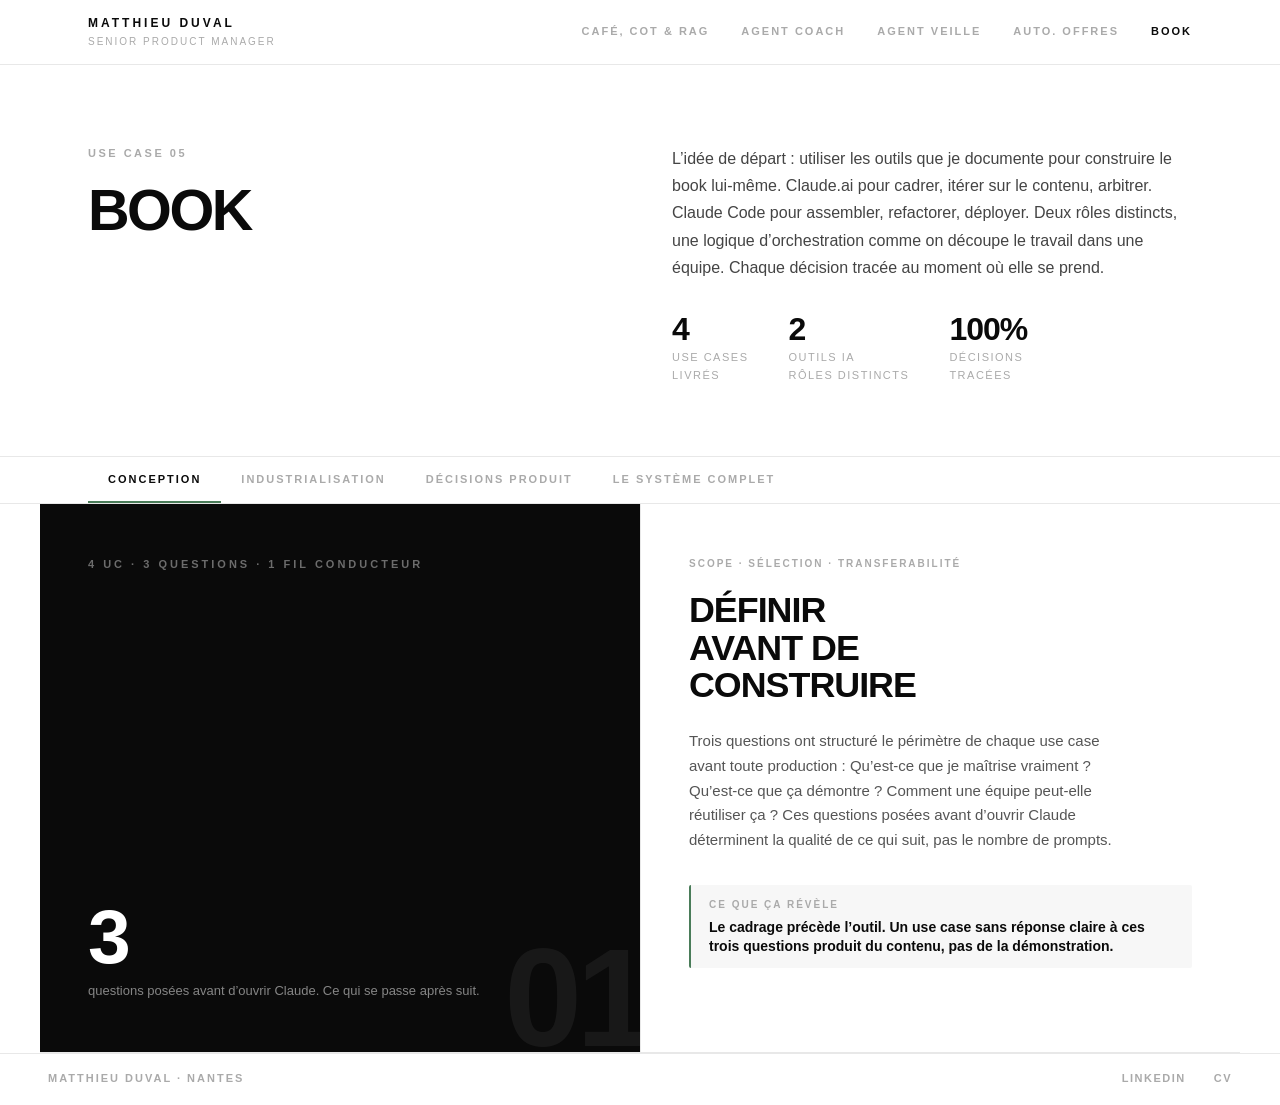
==== commit 78eef0f1: "Index: no-scroll layout, tool chips, tagline + site-wide Portfolio→Book rename - styles.css: compact" ====
--- a/UC4/index.html
+++ b/UC4/index.html
@@ -3,7 +3,7 @@
 <head>
     <meta charset="UTF-8">
     <meta name="viewport" content="width=device-width, initial-scale=1.0">
-    <title>Portfolio &mdash; Matthieu Duval</title>
+    <title>Book &mdash; Matthieu Duval</title>
     <link href="https://api.fontshare.com/v2/css?f[]=satoshi@400,500,600,700,800,900&display=swap" rel="stylesheet">
     <link rel="stylesheet" href="../styles.css">
 </head>
@@ -20,7 +20,7 @@
             <a href="../agent-coach.html">Agent Coach</a>
             <a href="../agent-veille.html">Agent Veille</a>
             <a href="../pipeline-offres.html">Auto. Offres</a>
-            <a href="index.html" class="active">Portfolio</a>
+            <a href="index.html" class="active">Book</a>
         </div>
         <button class="burger" id="burgerBtn" aria-label="Menu">
             <span class="burger-bar"></span>
@@ -38,7 +38,7 @@
         <a href="../agent-coach.html">Agent Coach</a>
         <a href="../agent-veille.html">Agent Veille</a>
         <a href="../pipeline-offres.html">Auto. Offres</a>
-        <a href="index.html" class="active">Portfolio</a>
+        <a href="index.html" class="active">Book</a>
     </nav>
     <div class="mobile-nav-footer">
         <a href="https://www.linkedin.com/in/matthieu-duval-pm/" target="_blank">LinkedIn</a>
@@ -49,10 +49,10 @@
 <section class="hero">
     <div class="hero-left">
         <div class="hero-eyebrow">Use case 05</div>
-        <h1>Portfolio</h1>
+        <h1>Book</h1>
     </div>
     <div class="hero-right">
-        <p class="hero-pitch">L&rsquo;id&eacute;e de d&eacute;part&nbsp;: utiliser les outils que je documente pour construire le portfolio lui-m&ecirc;me. Claude.ai pour cadrer, it&eacute;rer sur le contenu, arbitrer. Claude Code pour assembler, refactorer, d&eacute;ployer. Deux r&ocirc;les distincts, une logique d&rsquo;orchestration comme on d&eacute;coupe le travail dans une &eacute;quipe. Chaque d&eacute;cision trac&eacute;e au moment o&ugrave; elle se prend.</p>
+        <p class="hero-pitch">L&rsquo;id&eacute;e de d&eacute;part&nbsp;: utiliser les outils que je documente pour construire le book lui-m&ecirc;me. Claude.ai pour cadrer, it&eacute;rer sur le contenu, arbitrer. Claude Code pour assembler, refactorer, d&eacute;ployer. Deux r&ocirc;les distincts, une logique d&rsquo;orchestration comme on d&eacute;coupe le travail dans une &eacute;quipe. Chaque d&eacute;cision trac&eacute;e au moment o&ugrave; elle se prend.</p>
         <div class="hero-stats">
             <div class="hero-stat">
                 <div class="hero-stat-num">4</div>
@@ -180,8 +180,8 @@
                                 <span class="decision-sep">vs</span>
                                 <span class="decision-option rejected">Couvrir plus de terrain</span>
                             </div>
-                            <div class="decision-why">Chaque UC suppl&eacute;mentaire sans usage r&eacute;el dilue la cr&eacute;dibilit&eacute;. Les 4 UC retenus correspondent chacun &agrave; une pratique effective&nbsp;: m&eacute;thodes utilis&eacute;es quotidiennement, agent actif sur chaque candidature, veille publi&eacute;e chaque lundi, portfolio construit avec les outils qu&rsquo;il documente.</div>
-                            <div class="decision-consequence"><strong>Sans ce choix&nbsp;:</strong> un portfolio plus large mais moins cr&eacute;dible&nbsp;: des cas d&rsquo;usage sans trace d&rsquo;usage r&eacute;el.</div>
+                            <div class="decision-why">Chaque UC suppl&eacute;mentaire sans usage r&eacute;el dilue la cr&eacute;dibilit&eacute;. Les 4 UC retenus correspondent chacun &agrave; une pratique effective&nbsp;: m&eacute;thodes utilis&eacute;es quotidiennement, agent actif sur chaque candidature, veille publi&eacute;e chaque lundi, book construit avec les outils qu&rsquo;il documente.</div>
+                            <div class="decision-consequence"><strong>Sans ce choix&nbsp;:</strong> un book plus large mais moins cr&eacute;dible&nbsp;: des cas d&rsquo;usage sans trace d&rsquo;usage r&eacute;el.</div>
                         </div>
                     </div>
                     <div class="decision-item">
@@ -205,7 +205,7 @@
                                 <span class="decision-option rejected">CSS inline dupliqu&eacute; &times;3</span>
                             </div>
                             <div class="decision-why">Une seule source de v&eacute;rit&eacute; pr&eacute;vient les divergences, comme un backlog unifi&eacute; &eacute;vite les priorit&eacute;s contradictoires. 3 fichiers HTML avec chacun ~240 lignes de CSS inline signifiait 3 interventions manuelles &agrave; chaque modification de palette ou de typo.</div>
-                            <div class="decision-consequence"><strong>Sans ce choix&nbsp;:</strong> des incoh&eacute;rences visuelles accumul&eacute;es &agrave; mesure que le portfolio grandit, impossibles &agrave; rattraper sans tout reprendre.</div>
+                            <div class="decision-consequence"><strong>Sans ce choix&nbsp;:</strong> des incoh&eacute;rences visuelles accumul&eacute;es &agrave; mesure que le book grandit, impossibles &agrave; rattraper sans tout reprendre.</div>
                         </div>
                     </div>
                 </div>
@@ -231,7 +231,7 @@
             <div>
                 <div class="case-tag">Vue d&rsquo;ensemble &middot; Coh&eacute;rence &middot; Progression</div>
                 <h2 class="case-title">Un syst&egrave;me,<br>pas<br>une liste</h2>
-                <p class="case-desc">Les 4 UC suivent une progression&nbsp;: m&eacute;thodes de base, agent de pr&eacute;paration, automatisation, et le portfolio comme preuve finale. Chaque couche s&rsquo;appuie sur la pr&eacute;c&eacute;dente. UC2 utilise les m&eacute;thodes d&rsquo;UC1. UC3 a &eacute;t&eacute; construit avec l&rsquo;Agent Coach d&rsquo;UC2. UC4 documente tout en temps r&eacute;el avec les m&ecirc;mes outils.</p>
+                <p class="case-desc">Les 4 UC suivent une progression&nbsp;: m&eacute;thodes de base, agent de pr&eacute;paration, automatisation, et le book comme preuve finale. Chaque couche s&rsquo;appuie sur la pr&eacute;c&eacute;dente. UC2 utilise les m&eacute;thodes d&rsquo;UC1. UC3 a &eacute;t&eacute; construit avec l&rsquo;Agent Coach d&rsquo;UC2. UC4 documente tout en temps r&eacute;el avec les m&ecirc;mes outils.</p>
                 <div class="workflow-steps">
                     <div class="workflow-step">
                         <span class="workflow-num">UC1</span>
--- a/styles.css
+++ b/styles.css
@@ -37,24 +37,37 @@
 
 .page { display: flex; flex-direction: column; min-height: 100vh; }
 .page nav { position: static; }
-.page .hero { max-width: 1200px; margin: 0 auto; padding: 80px 48px; gap: 80px; align-items: start; flex: 1; }
+.page .hero { max-width: 1200px; margin: 0 auto; padding: 40px 48px; gap: 80px; align-items: start; flex: 1; }
 .page .hero-eyebrow { margin-bottom: 8px; }
-.page .hero h1 { font-size: clamp(24px, 2.6vw, 40px); letter-spacing: -1.5px; line-height: 1.1; margin-bottom: 32px; }
-.hero-divider { width: 32px; height: 2px; background: #4A7C59; margin-bottom: 28px; }
+.page .hero h1 { font-size: clamp(24px, 2.6vw, 40px); letter-spacing: -1.5px; line-height: 1.1; margin-bottom: 16px; }
+.hero-divider { width: 32px; height: 2px; background: #4A7C59; margin-bottom: 14px; }
 .hero-pitch { font-size: 16px; line-height: 1.7; color: #444444; margin-bottom: 0; }
 .hero-pitch + .hero-pitch { margin-top: 14px; }
 .hero-pitch a { color: #0A0A0A; font-weight: 700; text-decoration: underline; text-underline-offset: 3px; }
-.hero-ctas { display: flex; gap: 20px; margin-top: 36px; }
+.hero-ctas { display: flex; gap: 20px; margin-top: 20px; }
 .hero-cta { font-size: 11px; font-weight: 700; letter-spacing: 2px; text-transform: uppercase; text-decoration: none; color: #0A0A0A; border-bottom: 1px solid #0A0A0A; padding-bottom: 2px; transition: opacity 0.15s; }
 .hero-cta:hover { opacity: 0.4; }
 
 /* ══════════════════════════════════════════════
+   OUTILS + TAGLINE (INDEX)
+   ══════════════════════════════════════════════ */
+
+.hero-tools-block { margin-top: 14px; }
+.hero-tools-block .hero-pitch { margin-top: 0; }
+.tools-row { display: flex; gap: 8px; flex-wrap: wrap; margin-top: 12px; }
+.tool-chip { display: inline-flex; align-items: center; gap: 6px; border: 1px solid #E8E8E8; padding: 5px 10px; font-size: 10px; font-weight: 700; letter-spacing: 1.5px; text-transform: uppercase; color: #0A0A0A; border-radius: 2px; transition: border-color 0.15s; }
+.tool-chip:hover { border-color: #0A0A0A; }
+.tool-chip svg { flex-shrink: 0; }
+.hero-tagline { font-size: 16px; line-height: 1.7; color: #444444; margin-top: 16px; padding-top: 16px; border-top: 1px solid #E8E8E8; }
+.hero-tagline strong { color: #0A0A0A; font-weight: 700; display: block; margin-top: 4px; }
+
+/* ══════════════════════════════════════════════
    UC GRID (INDEX)
    ══════════════════════════════════════════════ */
 
-.uc-label-top { font-size: 11px; font-weight: 600; letter-spacing: 2.5px; text-transform: uppercase; color: #AAAAAA; margin-bottom: 20px; display: block; }
+.uc-label-top { font-size: 11px; font-weight: 600; letter-spacing: 2.5px; text-transform: uppercase; color: #AAAAAA; margin-bottom: 12px; display: block; }
 .uc-grid { display: grid; grid-template-columns: 1fr 1fr; gap: 1px; background: #E8E8E8; border: 1px solid #E8E8E8; }
-.uc-card { background: #FFFFFF; padding: 28px 24px; text-decoration: none; color: #0A0A0A; display: flex; flex-direction: column; gap: 10px; transition: background 0.15s; }
+.uc-card { background: #FFFFFF; padding: 18px 20px; text-decoration: none; color: #0A0A0A; display: flex; flex-direction: column; gap: 10px; transition: background 0.15s; }
 .uc-card:hover { background: #F7F7F7; }
 .uc-card-wide { grid-column: 1 / -1; }
 .uc-card-top { display: flex; align-items: center; justify-content: space-between; }
@@ -241,7 +254,8 @@
     .hero-stats { gap: 24px; }
 
     /* Hero index */
-    .page .hero { padding: 48px 24px; gap: 48px; }
+    .page .hero { padding: 36px 24px; gap: 48px; }
+    .tools-row { gap: 6px; }
     .uc-grid { grid-template-columns: 1fr; }
 
     /* Tabs */
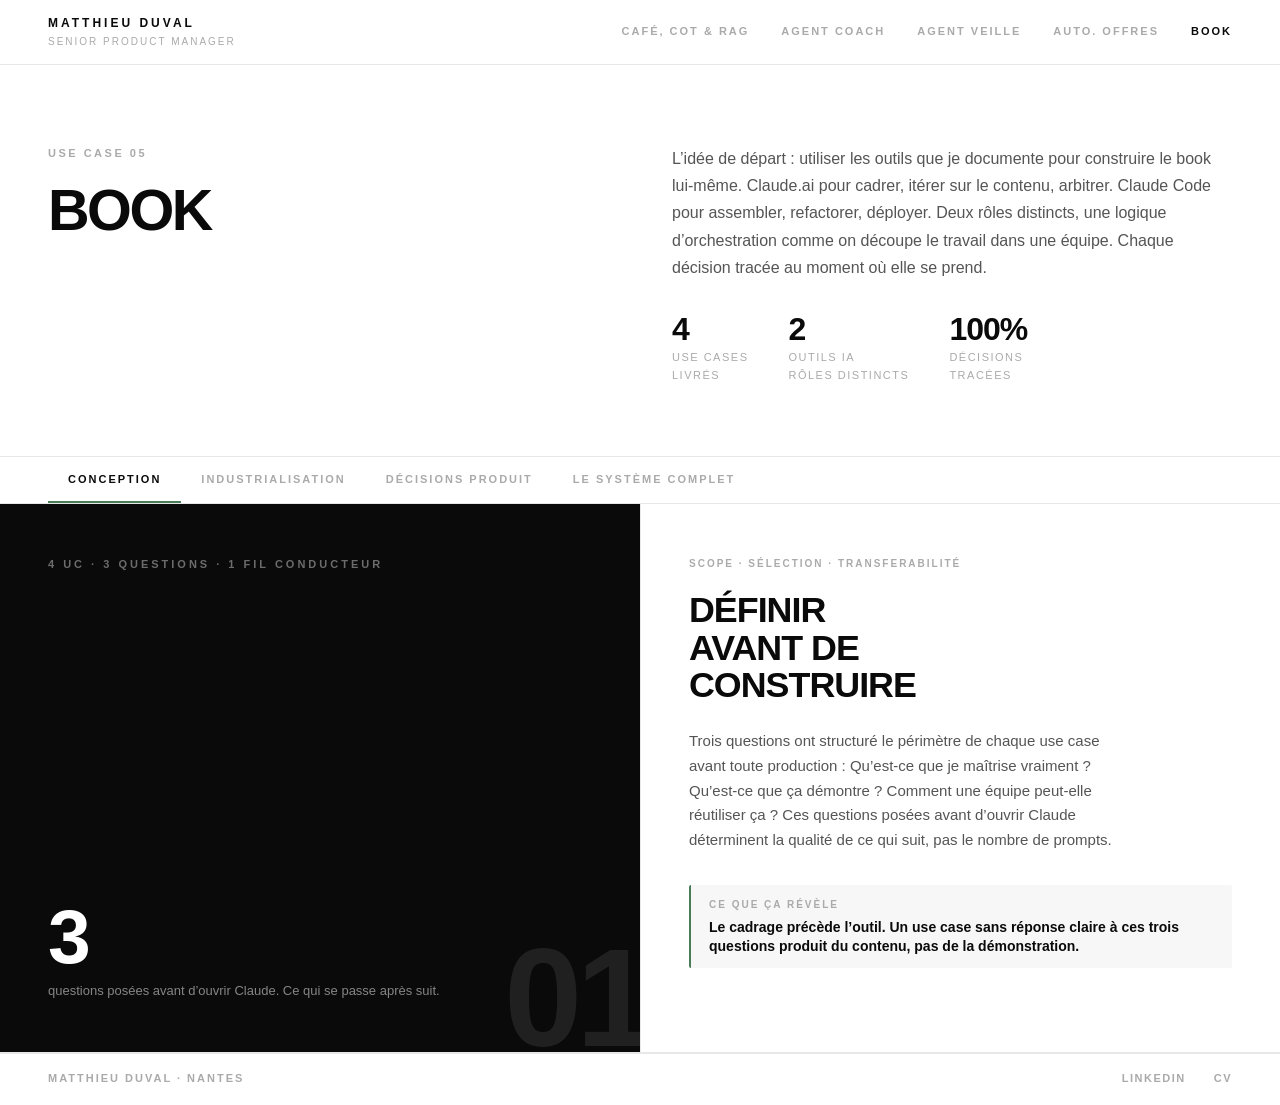
==== commit 2eca0e5b: "CV Juin 2026 : remplace toutes les references Avril/Fevrier sur le site Co-Authored-By: Claude Sonne" ====
--- a/UC4/index.html
+++ b/UC4/index.html
@@ -42,7 +42,7 @@
     </nav>
     <div class="mobile-nav-footer">
         <a href="https://www.linkedin.com/in/matthieu-duval-pm/" target="_blank">LinkedIn</a>
-        <a href="../CV_MATTHIEU_DUVAL_Fevrier_2026.pdf" target="_blank">CV</a>
+        <a href="../CV_MATTHIEU_DUVAL_Juin_2026.pdf" target="_blank">CV</a>
     </div>
 </div>
 
@@ -264,7 +264,7 @@
     <a href="../index.html" class="footer-left">Matthieu Duval &middot; Nantes</a>
     <div class="footer-right">
         <a href="https://www.linkedin.com/in/matthieu-duval-pm/" target="_blank">LinkedIn</a>
-        <a href="../CV_MATTHIEU_DUVAL_Fevrier_2026.pdf" target="_blank">CV</a>
+        <a href="../CV_MATTHIEU_DUVAL_Juin_2026.pdf" target="_blank">CV</a>
     </div>
 </footer>
 
--- a/styles.css
+++ b/styles.css
@@ -5,13 +5,15 @@
 *, *::before, *::after { margin: 0; padding: 0; box-sizing: border-box; }
 html { scroll-behavior: smooth; }
 body { font-family: 'Satoshi', sans-serif; color: #0A0A0A; background: #FFFFFF; font-size: 15px; line-height: 1.6; }
+code { font-family: 'SF Mono', 'Fira Code', monospace; font-size: 13px; background: #F0F0F0; padding: 1px 5px; border-radius: 2px; }
+.case-visual code { background: transparent; color: #AAAAAA; padding: 0; font-size: inherit; }
 
 /* ══════════════════════════════════════════════
    NAV
    ══════════════════════════════════════════════ */
 
 nav { position: sticky; top: 0; z-index: 10; background: #FFFFFF; border-bottom: 1px solid #E8E8E8; }
-.nav-inner { max-width: 1200px; margin: 0 auto; padding: 0 48px; display: flex; align-items: center; justify-content: space-between; height: 64px; }
+.nav-inner { padding: 0 48px; display: flex; align-items: center; justify-content: space-between; height: 64px; }
 .nav-brand { text-decoration: none; color: #0A0A0A; }
 .nav-brand-name { font-size: 12px; font-weight: 800; letter-spacing: 3px; text-transform: uppercase; }
 .nav-brand-title { font-size: 10px; color: #AAAAAA; letter-spacing: 2px; text-transform: uppercase; margin-top: 1px; }
@@ -20,14 +22,15 @@
 .nav-links a:hover, .nav-links a.active { color: #0A0A0A; }
 
 /* ══════════════════════════════════════════════
-   HERO (commun UC1/UC2)
-   ══════════════════════════════════════════════ */
-
-.hero { max-width: 1200px; margin: 0 auto; padding: 80px 48px 72px; display: grid; grid-template-columns: 1fr 1fr; gap: 64px; align-items: start; }
+   HERO (pages UC)
+   ══════════════════════════════════════════════ */
+
+.hero { padding: 80px 48px 72px; display: grid; grid-template-columns: 1fr 1fr; gap: 64px; align-items: start; }
 .hero-eyebrow { font-size: 11px; font-weight: 600; letter-spacing: 2.5px; text-transform: uppercase; color: #AAAAAA; margin-bottom: 20px; }
 .hero h1 { font-size: clamp(44px, 4.5vw, 68px); font-weight: 900; letter-spacing: -2.5px; text-transform: uppercase; line-height: 0.95; }
 .hero-accroche { font-size: 17px; line-height: 1.65; color: #444444; margin-bottom: 32px; }
-.hero-stats { display: flex; gap: 40px; margin-top: 32px; }
+.hero-stats { display: flex; gap: 40px; margin-top: 32px; flex-wrap: wrap; }
+.hero-stat { min-width: 0; }
 .hero-stat-num { font-size: 32px; font-weight: 900; letter-spacing: -1px; color: #0A0A0A; line-height: 1; }
 .hero-stat-label { font-size: 11px; color: #AAAAAA; letter-spacing: 1.5px; text-transform: uppercase; margin-top: 4px; }
 
@@ -35,13 +38,11 @@
    HERO INDEX (specifique index.html)
    ══════════════════════════════════════════════ */
 
-.page { display: flex; flex-direction: column; min-height: 100vh; }
+.page { display: flex; flex-direction: column; height: 100vh; overflow: hidden; }
 .page nav { position: static; }
-.page .hero { max-width: 1200px; margin: 0 auto; padding: 40px 48px; gap: 80px; align-items: start; flex: 1; }
-.page .hero-eyebrow { margin-bottom: 8px; }
-.page .hero h1 { font-size: clamp(24px, 2.6vw, 40px); letter-spacing: -1.5px; line-height: 1.1; margin-bottom: 16px; }
-.hero-divider { width: 32px; height: 2px; background: #4A7C59; margin-bottom: 14px; }
-.hero-pitch { font-size: 16px; line-height: 1.7; color: #444444; margin-bottom: 0; }
+.page .nav-inner { max-width: none; padding: 0 48px; }
+.page footer { padding-left: 48px; padding-right: 48px; }
+.hero-pitch { font-size: 16px; line-height: 1.7; color: #555555; margin-bottom: 0; }
 .hero-pitch + .hero-pitch { margin-top: 14px; }
 .hero-pitch a { color: #0A0A0A; font-weight: 700; text-decoration: underline; text-underline-offset: 3px; }
 .hero-ctas { display: flex; gap: 20px; margin-top: 20px; }
@@ -49,49 +50,61 @@
 .hero-cta:hover { opacity: 0.4; }
 
 /* ══════════════════════════════════════════════
-   OUTILS + TAGLINE (INDEX)
-   ══════════════════════════════════════════════ */
-
-.hero-tools-block { margin-top: 14px; }
-.hero-tools-block .hero-pitch { margin-top: 0; }
-.tools-row { display: flex; gap: 8px; flex-wrap: wrap; margin-top: 12px; }
-.tool-chip { display: inline-flex; align-items: center; gap: 6px; border: 1px solid #E8E8E8; padding: 5px 10px; font-size: 10px; font-weight: 700; letter-spacing: 1.5px; text-transform: uppercase; color: #0A0A0A; border-radius: 2px; transition: border-color 0.15s; }
-.tool-chip:hover { border-color: #0A0A0A; }
-.tool-chip svg { flex-shrink: 0; }
-.hero-tagline { font-size: 16px; line-height: 1.7; color: #444444; margin-top: 16px; padding-top: 16px; border-top: 1px solid #E8E8E8; }
-.hero-tagline strong { color: #0A0A0A; font-weight: 700; display: block; margin-top: 4px; }
-
-/* ══════════════════════════════════════════════
-   UC GRID (INDEX)
-   ══════════════════════════════════════════════ */
-
-.uc-label-top { font-size: 11px; font-weight: 600; letter-spacing: 2.5px; text-transform: uppercase; color: #AAAAAA; margin-bottom: 12px; display: block; }
-.uc-grid { display: grid; grid-template-columns: 1fr 1fr; gap: 1px; background: #E8E8E8; border: 1px solid #E8E8E8; }
-.uc-card { background: #FFFFFF; padding: 18px 20px; text-decoration: none; color: #0A0A0A; display: flex; flex-direction: column; gap: 10px; transition: background 0.15s; }
-.uc-card:hover { background: #F7F7F7; }
-.uc-card-wide { grid-column: 1 / -1; }
-.uc-card-top { display: flex; align-items: center; justify-content: space-between; }
-.uc-number { font-size: 11px; font-weight: 800; letter-spacing: 2px; color: #AAAAAA; }
-.uc-tag { font-size: 10px; font-weight: 700; letter-spacing: 1.5px; text-transform: uppercase; color: #4A7C59; background: rgba(74,124,89,0.08); padding: 3px 8px; border-radius: 2px; }
-.uc-title { font-size: 16px; font-weight: 800; letter-spacing: -0.3px; }
-.uc-desc { font-size: 13px; color: #777777; line-height: 1.5; flex: 1; }
-.uc-arrow { font-size: 11px; font-weight: 700; letter-spacing: 1.5px; color: #AAAAAA; align-self: flex-end; margin-top: 4px; }
+   HERO COVER — INDEX
+   ══════════════════════════════════════════════ */
+
+.hero-cover { flex: 1; display: flex; flex-direction: column; min-height: 0; overflow: hidden; }
+.hero-cover-narrative { flex: 1; padding: 36px 48px 28px; display: flex; flex-direction: column; gap: 20px; }
+.hero-cover-h1 { font-size: clamp(48px, 5.5vw, 76px); font-weight: 900; letter-spacing: -4px; text-transform: uppercase; line-height: 0.92; color: #0A0A0A; margin: 0; }
+.hero-cover-story { display: flex; flex-direction: column; gap: 14px; max-width: 620px; }
+.hero-cover-pitch { font-size: 15px; line-height: 1.72; color: #555555; font-weight: 400; }
+.hero-cover-byline { display: flex; align-items: center; }
+.hero-cover-byline a { font-size: 11px; font-weight: 700; letter-spacing: 2px; text-transform: uppercase; color: #0A0A0A; text-decoration: none; border-bottom: 1px solid #0A0A0A; padding-bottom: 2px; transition: opacity 0.15s; }
+.hero-cover-byline a:hover { opacity: 0.4; }
+.hero-cover-byline-sep { display: inline-block; width: 3px; height: 3px; border-radius: 50%; background: #CCCCCC; margin: 0 14px; flex-shrink: 0; }
+.hero-cover-proof { background: #F7F7F5; padding: 16px 48px 18px; flex-shrink: 0; }
+.hero-cover-grid { display: grid; grid-template-columns: repeat(3, 1fr); gap: 0; }
+.hero-cover-col { display: flex; flex-direction: column; padding-right: 32px; border-right: 1px solid #EBEBEB; }
+.hero-cover-col:last-child { border-right: none; padding-right: 0; padding-left: 32px; }
+.hero-cover-col:nth-child(2) { padding-left: 32px; }
+.hero-cover-col-num { font-size: 11px; font-weight: 700; letter-spacing: 2px; color: #D0D0D0; margin-bottom: 10px; }
+.hero-cover-col-label { font-size: 10px; font-weight: 700; letter-spacing: 2.5px; text-transform: uppercase; color: #4A7C59; margin-bottom: 7px; }
+.hero-cover-col-text { font-size: 13px; line-height: 1.65; color: #888888; }
+
+/* ══════════════════════════════════════════════
+   UC STRIP — INDEX (bande 7 use cases)
+   ══════════════════════════════════════════════ */
+
+.uc-intro { padding: 20px 48px 14px; font-size: 13px; color: #AAAAAA; letter-spacing: 0.3px; }
+.uc-strip { display: grid; grid-template-columns: repeat(6, 1fr); border-top: 1px solid #D8D8D8; flex-shrink: 0; }
+.ucs-card { display: flex; flex-direction: column; justify-content: space-between; padding: 18px 20px 22px; border-right: 1px solid #E8E8E8; text-decoration: none; color: #0A0A0A; transition: background 0.13s ease; min-height: 150px; }
+.ucs-card:last-child { border-right: none; }
+.ucs-card:hover { background: #0A0A0A; }
+.ucs-card-top { display: flex; flex-direction: column; gap: 8px; }
+.ucs-num { font-size: 11px; font-weight: 600; letter-spacing: 2px; color: #AAAAAA; transition: color 0.13s ease; }
+.ucs-card:hover .ucs-num { color: rgba(255,255,255,0.35); }
+.ucs-tag { font-size: 10px; font-weight: 600; letter-spacing: 1.5px; text-transform: uppercase; color: #AAAAAA; transition: color 0.13s ease; }
+.ucs-card:hover .ucs-tag { color: rgba(255,255,255,0.45); }
+.ucs-title { font-size: clamp(11px, 1vw, 14px); font-weight: 900; text-transform: uppercase; letter-spacing: -0.3px; line-height: 1.25; color: #0A0A0A; transition: color 0.13s ease; }
+.ucs-card:hover .ucs-title { color: #FFFFFF; }
+.ucs-arrow { font-size: 14px; color: #CCCCCC; transition: color 0.13s ease, transform 0.13s ease; align-self: flex-end; }
+.ucs-card:hover .ucs-arrow { color: #FFFFFF; transform: translateX(3px); }
 
 /* ══════════════════════════════════════════════
    TABS
    ══════════════════════════════════════════════ */
 
 .tabs { position: sticky; top: 64px; z-index: 9; background: #FFFFFF; border-top: 1px solid #E8E8E8; border-bottom: 1px solid #E8E8E8; }
-.tabs-inner { max-width: 1200px; margin: 0 auto; padding: 0 48px; display: flex; }
+.tabs-inner { padding: 0 48px; display: flex; }
 .tab { font-family: 'Satoshi', sans-serif; font-size: 11px; font-weight: 700; letter-spacing: 2px; text-transform: uppercase; color: #AAAAAA; background: transparent; border: none; border-bottom: 2px solid transparent; padding: 16px 20px; cursor: pointer; transition: color 0.15s, border-color 0.15s; }
 .tab:hover { color: #0A0A0A; }
 .tab.active { color: #0A0A0A; border-bottom: 2px solid #4A7C59; }
 
 /* ══════════════════════════════════════════════
-   CASE STUDIES (commun UC1/UC2)
-   ══════════════════════════════════════════════ */
-
-.cases { max-width: 1200px; margin: 0 auto; }
+   CASE STUDIES (pages UC)
+   ══════════════════════════════════════════════ */
+
+.cases { }
 .case { display: none; grid-template-columns: 1fr 1fr; min-height: 480px; border-bottom: 1px solid #E8E8E8; }
 .case.active { display: grid; }
 .case:last-child { border-bottom: none; }
@@ -99,7 +112,7 @@
 .case:nth-child(even) .case-content { order: 1; }
 
 .case-visual { background: #0A0A0A; display: flex; flex-direction: column; justify-content: space-between; padding: 52px 48px; position: relative; overflow: hidden; }
-.case-visual-num { font-size: 140px; font-weight: 900; color: rgba(255,255,255,0.06); line-height: 1; position: absolute; bottom: -16px; right: -8px; letter-spacing: -6px; user-select: none; }
+.case-visual-num { font-size: 140px; font-weight: 900; color: rgba(255,255,255,0.09); line-height: 1; position: absolute; bottom: -16px; right: -8px; letter-spacing: -6px; user-select: none; }
 .case-method { font-size: 11px; font-weight: 700; letter-spacing: 3px; text-transform: uppercase; color: rgba(255,255,255,0.4); }
 .case-impact-block { position: relative; z-index: 1; }
 .case-impact-num { font-size: clamp(56px, 6vw, 88px); font-weight: 900; letter-spacing: -3px; color: #FFFFFF; line-height: 1; }
@@ -113,6 +126,12 @@
 .case-desc { font-size: 15px; color: #555555; line-height: 1.65; max-width: 440px; margin-bottom: 32px; }
 
 /* ══════════════════════════════════════════════
+   CONTENT LABEL (sous-titre de section dans case-content)
+   ══════════════════════════════════════════════ */
+
+.content-label { font-size: 12px; font-weight: 700; letter-spacing: 1.5px; text-transform: uppercase; color: #AAAAAA; margin-bottom: 12px; }
+
+/* ══════════════════════════════════════════════
    CASE LEARNING
    ══════════════════════════════════════════════ */
 
@@ -120,6 +139,12 @@
 .case-learning-label { font-size: 10px; font-weight: 700; letter-spacing: 2px; text-transform: uppercase; color: #AAAAAA; margin-bottom: 5px; }
 .case-learning-text { font-size: 14px; font-weight: 700; color: #0A0A0A; line-height: 1.35; }
 
+/* CASE PAGER — barre de navigation entre cases d'un même tab (infra-ia.html) */
+.case-pager-bar { padding: 0 48px; display: flex; border-bottom: 1px solid #E8E8E8; background: #FFFFFF; }
+.case-pager-btn { font-family: 'Satoshi', sans-serif; font-size: 10px; font-weight: 600; letter-spacing: 1.5px; text-transform: uppercase; color: #BBBBBB; background: none; border: none; border-bottom: 2px solid transparent; cursor: pointer; padding: 10px 20px 8px 20px; transition: color 0.15s, border-color 0.15s; }
+.case-pager-btn:hover { color: #555555; }
+.case-pager-btn.active { color: #0A0A0A; border-bottom-color: #AAAAAA; }
+
 /* ══════════════════════════════════════════════
    CASE LINK
    ══════════════════════════════════════════════ */
@@ -128,7 +153,7 @@
 .case-link:hover { opacity: 0.4; }
 
 /* ══════════════════════════════════════════════
-   UC3 — SECTIONS GRID (Objectifs)
+   SECTIONS GRID
    ══════════════════════════════════════════════ */
 
 .sections-grid { display: grid; grid-template-columns: 1fr 1fr; gap: 1px; background: #E8E8E8; border: 1px solid #E8E8E8; margin-bottom: 28px; }
@@ -139,7 +164,7 @@
 .section-desc { font-size: 13px; color: #888888; line-height: 1.5; }
 
 /* ══════════════════════════════════════════════
-   UC3 — BUILD STEPS (Construction)
+   BUILD STEPS
    ══════════════════════════════════════════════ */
 
 .build-steps { display: flex; flex-direction: column; gap: 1px; background: #E8E8E8; border: 1px solid #E8E8E8; margin-bottom: 28px; }
@@ -152,7 +177,7 @@
 .build-step-desc { font-size: 13px; color: #888888; line-height: 1.5; }
 
 /* ══════════════════════════════════════════════
-   UC3 — WORKFLOW STEPS (Construction)
+   WORKFLOW STEPS
    ══════════════════════════════════════════════ */
 
 .workflow-steps { display: flex; flex-direction: column; gap: 1px; background: #E8E8E8; border: 1px solid #E8E8E8; margin-top: 28px; margin-bottom: 28px; }
@@ -163,7 +188,7 @@
 .workflow-text strong { color: #0A0A0A; font-weight: 700; }
 
 /* ══════════════════════════════════════════════
-   UC3 — DECISIONS (Décisions produit)
+   DECISIONS
    ══════════════════════════════════════════════ */
 
 .decisions-list { display: flex; flex-direction: column; gap: 1px; background: #E8E8E8; border: 1px solid #E8E8E8; margin-bottom: 28px; }
@@ -181,7 +206,7 @@
 .decision-consequence strong { color: #0A0A0A; font-style: normal; font-weight: 700; }
 
 /* ══════════════════════════════════════════════
-   UC3 — PROMPT VERSIONS (System prompt)
+   PROMPT VERSIONS
    ══════════════════════════════════════════════ */
 
 .prompt-versions { display: flex; gap: 1px; background: #E8E8E8; border: 1px solid #E8E8E8; margin-bottom: 28px; }
@@ -193,7 +218,7 @@
 .prompt-v-desc { font-size: 13px; color: #888888; line-height: 1.5; }
 
 /* ══════════════════════════════════════════════
-   MODES GRID (UC2 — 6 modes)
+   MODES GRID
    ══════════════════════════════════════════════ */
 
 .modes-grid { display: grid; grid-template-columns: 1fr 1fr; gap: 1px; background: #E8E8E8; border: 1px solid #E8E8E8; margin-bottom: 32px; }
@@ -220,6 +245,26 @@
 
 .scroll-top { position: fixed; bottom: 32px; right: 32px; width: 44px; height: 44px; background: #0A0A0A; color: #FFFFFF; border: none; cursor: pointer; font-size: 16px; display: flex; align-items: center; justify-content: center; opacity: 0; visibility: hidden; transition: opacity 0.2s, visibility 0.2s; border-radius: 2px; }
 .scroll-top.visible { opacity: 1; visibility: visible; }
+
+/* ══════════════════════════════════════════════
+   PERSONAL OS — UC06
+   ══════════════════════════════════════════════ */
+
+.case-diagram  { grid-column: 1 / -1; padding: 48px; overflow-x: auto; }
+.os-preamble   { font-size: 14px; font-weight: 400; color: #555555; line-height: 1.6; margin-bottom: 36px; border-left: 2px solid #4A7C59; padding-left: 16px; }
+.os-svg        { width: 100%; height: auto; display: block; min-width: 600px; }
+.os-sep        { stroke: #F0F0F0; stroke-width: 1; }
+.os-brief      { font-family: 'Satoshi', sans-serif; font-size: 11px; font-weight: 700; letter-spacing: 2.5px; fill: #0A0A0A; }
+.os-brief-ex   { font-family: 'Satoshi', sans-serif; font-size: 8px; font-weight: 500; fill: #AAAAAA; }
+.os-line-on    { stroke: #0A0A0A; stroke-width: 1.5; fill: none; }
+.os-line-off   { stroke: #EEEEEE; stroke-width: 1; stroke-dasharray: 4 3; fill: none; }
+.os-pm         { fill: #4A7C59; }
+.os-pm-lbl     { font-family: 'Satoshi', sans-serif; font-size: 9px; font-weight: 700; fill: #FFFFFF; }
+.os-node-on    { fill: #FFFFFF; stroke: #0A0A0A; stroke-width: 1.5; }
+.os-node-off   { fill: #FFFFFF; stroke: #EEEEEE; stroke-width: 1; }
+.os-lbl-on     { font-family: 'Satoshi', sans-serif; font-size: 7px; font-weight: 700; letter-spacing: 0.5px; fill: #0A0A0A; }
+.os-lbl-off    { font-family: 'Satoshi', sans-serif; font-size: 7px; font-weight: 400; fill: #DDDDDD; }
+.os-count      { font-family: 'Satoshi', sans-serif; font-size: 8px; font-weight: 600; letter-spacing: 1.5px; fill: #4A7C59; }
 
 /* ══════════════════════════════════════════════
    BURGER / MOBILE NAV
@@ -253,14 +298,31 @@
     .hero { grid-template-columns: 1fr; padding: 48px 24px 40px; gap: 32px; }
     .hero-stats { gap: 24px; }
 
-    /* Hero index */
-    .page .hero { padding: 36px 24px; gap: 48px; }
-    .tools-row { gap: 6px; }
-    .uc-grid { grid-template-columns: 1fr; }
-
+    /* Hero index — nouveau layout */
+    .page { height: auto; overflow: visible; }
+    .page .nav-inner { padding: 0 24px; }
+    .page footer { padding-left: 24px; padding-right: 24px; }
+    .hero-cover { flex: none; }
+    .hero-cover-narrative { padding: 28px 24px 24px; gap: 20px; }
+    .hero-cover-h1 { font-size: clamp(40px, 10vw, 56px); letter-spacing: -2px; }
+    .hero-cover-proof { padding: 24px 24px 28px; }
+    .hero-cover-grid { grid-template-columns: 1fr; gap: 20px; }
+    .hero-cover-col { padding-right: 0; padding-left: 0; border-right: none; border-bottom: 1px solid #EBEBEB; padding-bottom: 20px; }
+    .hero-cover-col:last-child { border-bottom: none; padding-bottom: 0; padding-left: 0; }
+    .hero-cover-col:nth-child(2) { padding-left: 0; }
+    .uc-intro { padding: 16px 24px 12px; }
+    .uc-strip { grid-template-columns: repeat(2, 1fr); border-top: 1px solid #0A0A0A; }
+    .ucs-card { border-right: 1px solid #E8E8E8; border-bottom: 1px solid #E8E8E8; min-height: 120px; }
+    .ucs-card:nth-child(2n) { border-right: none; }
+    .ucs-title { font-size: 13px; }
     /* Tabs */
     .tabs-inner { padding: 0 24px; overflow-x: auto; }
+    .case-pager-bar { padding: 0 24px; overflow-x: auto; }
+    .case-pager-btn { padding: 10px 16px 8px 16px; white-space: nowrap; }
     .tab { padding: 14px 16px; white-space: nowrap; }
+
+    /* Diagram */
+    .case-diagram { padding: 32px 24px 28px; }
 
     /* Cases */
     .case { grid-template-columns: 1fr; min-height: auto; }
